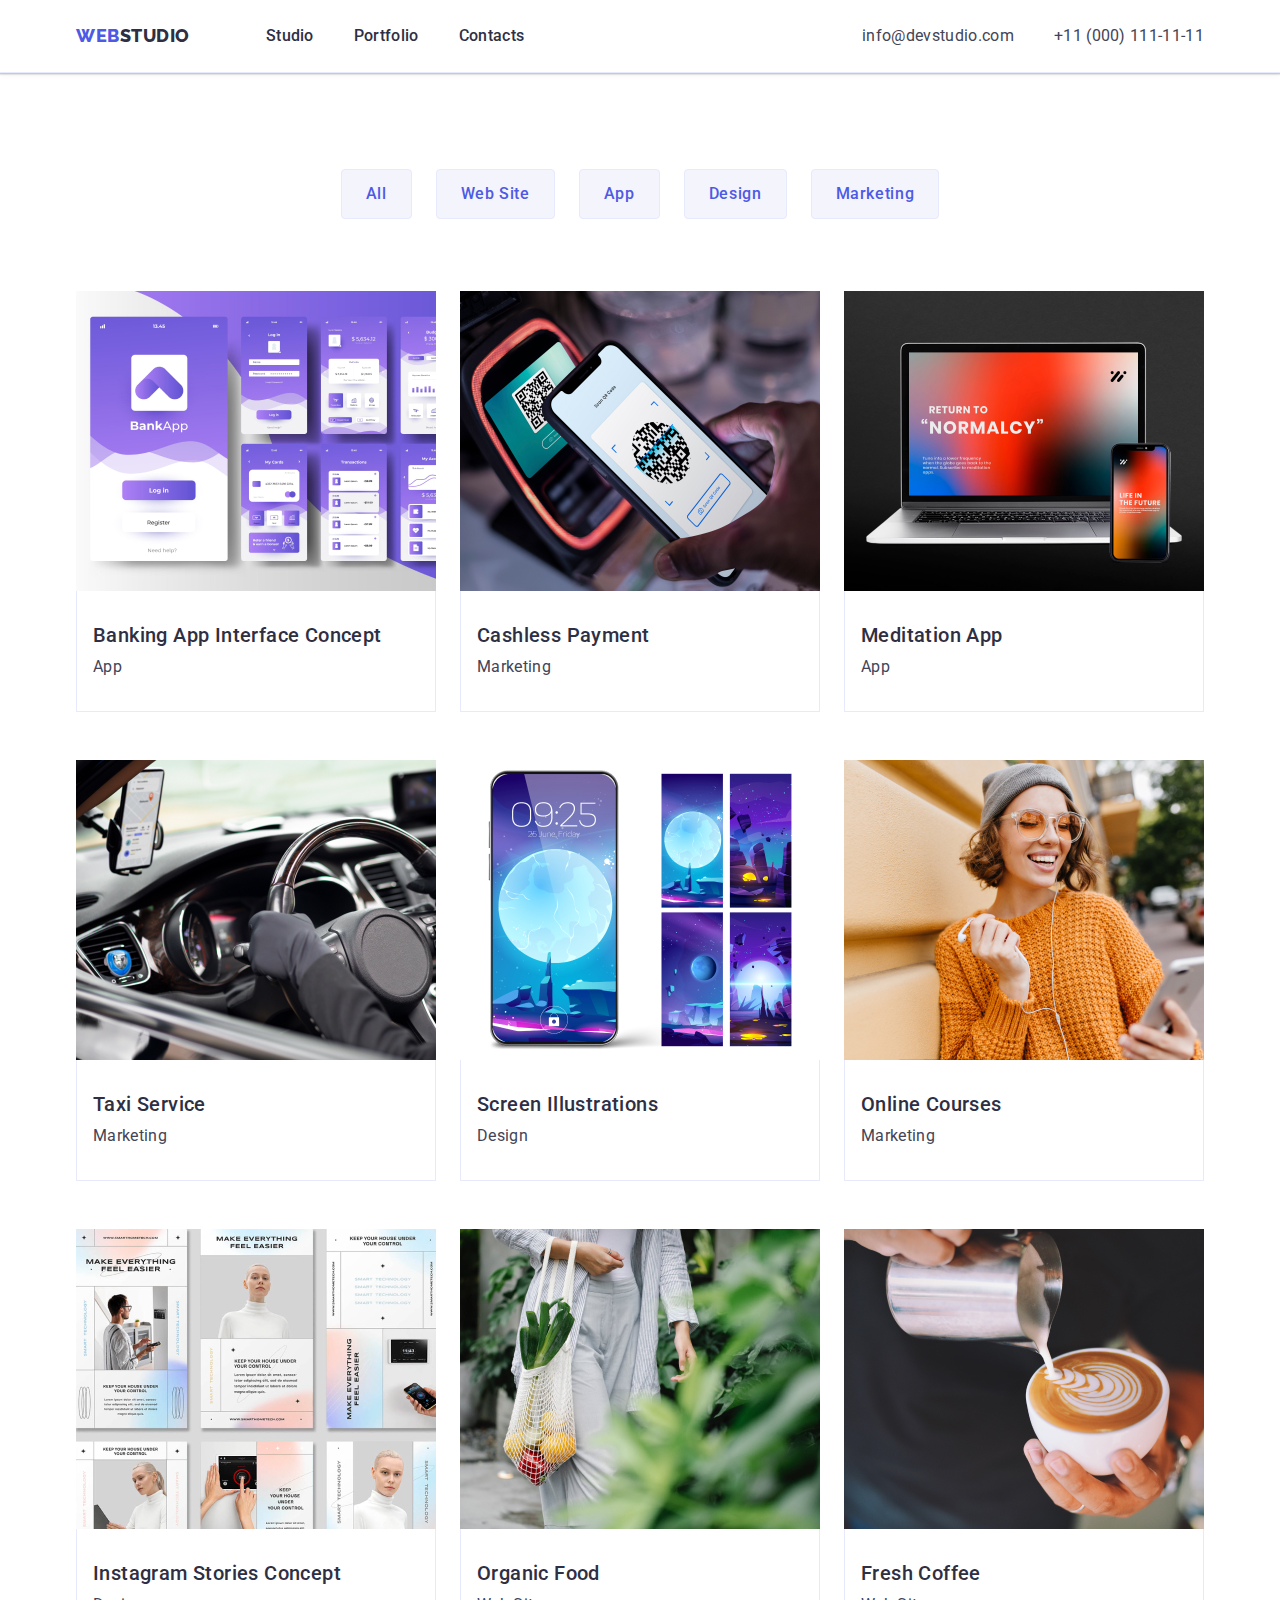
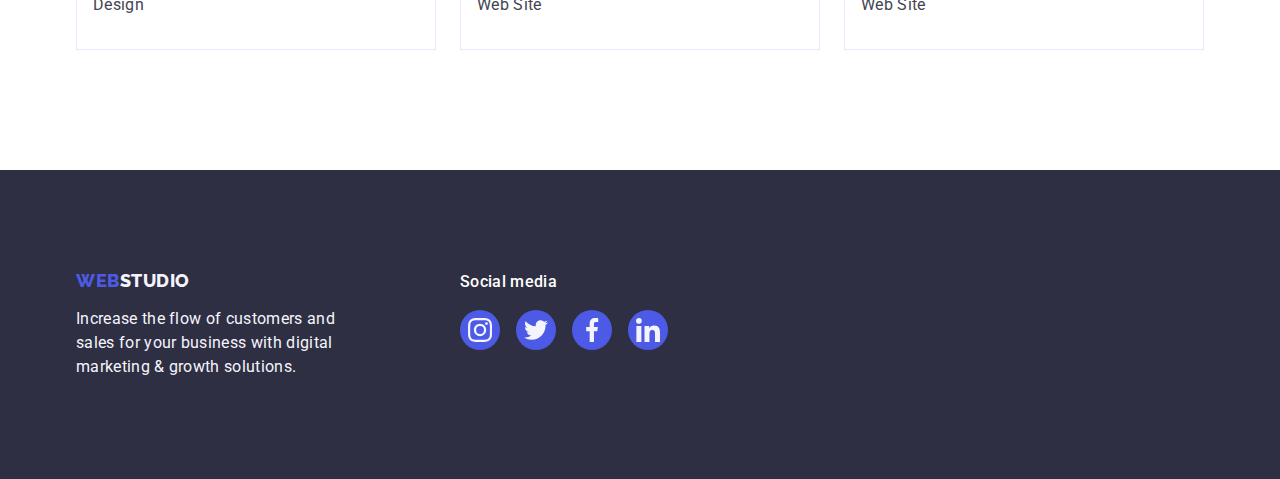
==== portfolio.html @ 3f668e4c "Initial commit" ====
<!DOCTYPE html>
<html lang="en">
  <head>
    <meta charset="UTF-8" />
    <meta http-equiv="X-UA-Compatible" content="IE=edge" />
    <meta name="viewport" content="width=device-width, initial-scale=1.0" />

    <link
      rel="stylesheet"
      href="https://cdnjs.cloudflare.com/ajax/libs/modern-normalize/2.0.0/modern-normalize.min.css"
    />
    <link rel="stylesheet" href="./css/style.css" />
    <link rel="preconnect" href="https://fonts.googleapis.com" />
    <link rel="preconnect" href="https://fonts.gstatic.com" crossorigin />
    <link
      href="https://fonts.googleapis.com/css2?family=Raleway:wght@800&display=swap"
      rel="stylesheet"
    />
    <link
      href="https://fonts.googleapis.com/css2?family=Raleway:wght@800&family=Roboto:wght@400;500;700;900&display=swap"
      rel="stylesheet"
    />
    <title>Portfolio</title>
  </head>
  <body>
    <header class="header_section">
      <div class="container header_wrapper">
        <nav class="navigation_section">
          <a class="logo link" href="./index.html"
            >Web<span class="studio">Studio</span></a
          >
          <ul class="navigation_list list">
            <li class="navigation_item_list">
              <a class="navigation_item link" href="./index.html">Studio</a>
            </li>
            <li class="navigation_item_list">
              <a class="navigation_item link" href="./portfolio.html"
                >Portfolio</a
              >
            </li>
            <li class="navigation_item_list">
              <a class="navigation_item link" href="">Contacts</a>
            </li>
          </ul>
        </nav>
        <address class="adress_general">
          <ul class="adress list">
            <li class="adress_site">
              <a class="adress_item link" href="mailto:info@devstudio.com"
                >info@devstudio.com</a
              >
            </li>
            <li class="adress_tel">
              <a class="adress_item link" href="tel:+110001111111"
                >+11 (000) 111-11-11</a
              >
            </li>
          </ul>
        </address>
      </div>
    </header>
    <main>
      <section class="main_section">
        <div class="container">
          <h1 class="features_title">Features</h1>
          <ul class="buttons_filtr list">
            <li class="button_portfolio_li">
              <button type="button" class="button_filtr">All</button>
            </li>
            <li class="button_portfolio_li">
              <button type="button" class="button_filtr">Web Site</button>
            </li>
            <li class="button_portfolio_li">
              <button type="button" class="button_filtr">App</button>
            </li>
            <li class="button_portfolio_li">
              <button type="button" class="button_filtr">Design</button>
            </li>
            <li class="button_portfolio_li">
              <button type="button" class="button_filtr">Marketing</button>
            </li>
          </ul>
          <ul class="photo_list list">
            <li class="photo_item">
              <a class="portfolio_card link" href="">
                <img
                  src="./images/hw2/img.jpeg"
                  alt="banking app"
                  class="photo"
                  width="360"
                />
                <div class="content_photo">
                  <h2 class="title_photo">Banking App Interface Concept</h2>
                  <p class="descriptionPhoto">App</p>
                </div>
              </a>
            </li>
            <li class="photo_item">
              <a class="portfolio_card link" href="">
                <img
                  src="./images/hw2/img2.jpeg"
                  alt="cashless payment"
                  class="photo"
                  width="360"
                />
                <div class="content_photo">
                  <h2 class="title_photo">Cashless Payment</h2>
                  <p class="descriptionPhoto">Marketing</p>
                </div>
              </a>
            </li>
            <li class="photo_item">
              <a class="portfolio_card link" href="">
                <img
                  src="./images/hw2/img3.jpeg"
                  alt="app"
                  class="photo"
                  width="360"
                />
                <div class="content_photo">
                  <h2 class="title_photo">Meditation App</h2>
                  <p class="descriptionPhoto">App</p>
                </div>
              </a>
            </li>
            <li class="photo_item">
              <a class="portfolio_card link" href="">
                <img
                  src="./images/hw2/img4.jpeg"
                  alt="taxi"
                  class="photo"
                  width="360"
                />
                <div class="content_photo">
                  <h2 class="title_photo">Taxi Service</h2>
                  <p class="descriptionPhoto">Marketing</p>
                </div>
              </a>
            </li>
            <li class="photo_item">
              <a class="portfolio_card link" href="">
                <img
                  src="./images/hw2/img5.jpeg"
                  alt="screen Illustrations"
                  class="photo"
                  width="360"
                />
                <div class="content_photo">
                  <h2 class="title_photo">Screen Illustrations</h2>
                  <p class="descriptionPhoto">Design</p>
                </div>
              </a>
            </li>
            <li class="photo_item">
              <a class="portfolio_card link" href="">
                <img
                  src="./images/hw2/img6.jpeg"
                  alt="woman"
                  class="photo"
                  width="360"
                />
                <div class="content_photo">
                  <h2 class="title_photo">Online Courses</h2>
                  <p class="descriptionPhoto">Marketing</p>
                </div>
              </a>
            </li>
            <li class="photo_item">
              <a class="portfolio_card link" href="">
                <img
                  src="./images/hw2/img7.jpeg"
                  alt="Instagram Stories"
                  class="photo"
                  width="360"
                />
                <div class="content_photo">
                  <h2 class="title_photo">Instagram Stories Concept</h2>
                  <p class="descriptionPhoto">Design</p>
                </div>
              </a>
            </li>
            <li class="photo_item">
              <a class="portfolio_card link" href="">
                <img
                  src="./images/hw2/img8.jpeg"
                  alt="food"
                  class="photo"
                  width="360"
                />
                <div class="content_photo">
                  <h2 class="title_photo">Organic Food</h2>
                  <p class="descriptionPhoto">Web Site</p>
                </div>
              </a>
            </li>
            <li class="photo_item">
              <a class="portfolio_card link" href="">
                <img
                  src="./images/hw2/img9.jpeg"
                  alt="coffee"
                  class="photo"
                  width="360"
                />
                <div class="content_photo">
                  <h2 class="title_photo">Fresh Coffee</h2>
                  <p class="descriptionPhoto">Web Site</p>
                </div>
              </a>
            </li>
          </ul>
        </div>
      </section>
    </main>

    <footer class="footer_main">
      <div class="container footer_container">
        <div class="footer_text">
          <a class="logo_footer link" href="./index.html"
            >Web<span class="footer_logo_span">Studio</span></a
          >
          <p class="footer_p">
            Increase the flow of customers and sales for your business with
            digital marketing & growth solutions.
          </p>
        </div>
        <div class="social_footer">
          <p class="social_footer_text">Social media</p>
          <ul class="social_list social_list_footer list">
            <li class="social_item social_item_footer">
              <a href="" class="social_link social_link_footer link">
                <svg class="social_svg" width="24" height="24">
                  <use href="./images/icons.svg#icon-instagram"></use>
                </svg>
              </a>
            </li>
            <li class="social_item social_item_footer">
              <a href="" class="social_link social_link_footer link">
                <svg class="social_svg" width="24" height="24">
                  <use href="./images/icons.svg#icon-twitter"></use>
                </svg>
              </a>
            </li>
            <li class="social_item social_item_footer">
              <a href="" class="social_link social_link_footer link">
                <svg class="social_svg" width="24" height="24">
                  <use href="./images/icons.svg#icon-facebook"></use>
                </svg>
              </a>
            </li>
            <li class="social_item social_item_footer">
              <a href="" class="social_link social_link_footer link">
                <svg class="social_svg" width="24" height="24">
                  <use href="./images/icons.svg#icon-linkedin"></use>
                </svg>
              </a>
            </li>
          </ul>
        </div>
      </div>
    </footer>
  </body>
</html>
---- css/style.css ----
:root {
  --slate: #434455;
  --iris: #4d5ae5;
  --navyblue: #2e2f42;
  --ocean: #404bbf;
}
h1,
h2,
h3,
h4,
h5,
h6,
p,
ul {
  margin: 0;
  padding: 0;
}
img {
  display: block;
  max-width: 100%;
  height: auto;
}
.container {
  width: 1158px;
  padding: 0 15px;
  margin: 0 auto;
}
body {
  font-family: "Roboto", sans-serif;
  color: var(--slate);
  background-color: #ffffff;
}
.link {
  text-decoration: none;
}
.list {
  list-style: none;
}

/* HEADER FOR TWO PAGEs*/
.header_section {
  border-bottom: 1px solid #e7e9fc;
  box-shadow: 0px 1px 6px 0px rgba(46, 47, 66, 0.08),
    0px 1px 1px 0px rgba(46, 47, 66, 0.16),
    0px 2px 1px 0px rgba(46, 47, 66, 0.08);
}
.header_wrapper {
  display: flex;
}
.logo {
  font-family: "Raleway", sans-serif;
  font-weight: 800;
  font-size: 18px;
  line-height: 1.17;
  letter-spacing: 0.03em;
  text-transform: uppercase;
  color: var(--iris);
  margin-right: 76px;
}
.navigation_section {
  display: flex;
  align-items: center;
}
.navigation_list {
  display: flex;
}
.navigation_item_list:not(:last-child) {
  margin-right: 40px;
}
.navigation_item {
  font-weight: 500;
  font-size: 16px;
  line-height: 1.5;
  letter-spacing: 0.02em;
  color: var(--navyblue);
  padding: 24px 0;
  display: block;
}
.navigation_item:hover {
  color: var(--ocean);
}
.navigation_item:focus {
  color: var(--ocean);
}

.adress_general {
  font-style: normal;
  margin-left: auto;
}
.adress {
  display: flex;
}
.adress_site {
  margin-right: 40px;
}

.studio {
  color: var(--navyblue);
}
.navigation_item {
  font-family: "Roboto", sans-serif;
  font-weight: 500;
  font-size: 16px;
  color: var(--navyblue);
  letter-spacing: 0.02em;
}
.navigation_item:active {
  color: var(--ocean);
  text-decoration: underline;
}

.adress_item {
  font-family: "Roboto", sans-serif;
  font-style: normal;
  font-weight: 400;
  font-size: 16px;
  color: var(--slate);
  letter-spacing: 0.02em;
  line-height: 1.5;
  padding: 24px 0;
  display: block;
}
.adress_item:hover {
  color: var(--ocean);
}
.adress_item:focus {
  color: var(--ocean);
}
/* END HEADER FOR TWO PAGEs*/
/*FOOTER FOR TWO PAGES */
.footer_container {
  display: flex;
  align-items: baseline;
}
.social_footer_text {
  color: white;
  margin-bottom: 16px;
  font-size: 16px;
  font-weight: 500;
  line-height: 1.5;
  letter-spacing: 0.02em;
}
.social_footer .social_list_footer {
  gap: 16px;
}

.social_item_footer:hover .social_link_footer {
  background-color: #31d0aa;
}
.social_item .social_link_footer:focus {
  background-color: #31d0aa;
}
.footer_text {
  margin-right: 120px;
}
.footer_p {
  font-family: "Roboto", sans-serif;
  font-style: normal;
  font-weight: 400;
  font-size: 16px;
  line-height: 24px;
  letter-spacing: 0.02em;
  color: #f4f4fd;
  width: 264px;
}
.logo_footer {
  font-family: "Raleway", sans-serif;
  line-height: 1.17;
  font-weight: 800;
  font-size: 18px;
  letter-spacing: 0.03em;
  text-transform: uppercase;
  color: var(--iris);
  display: inline-block;
  margin-bottom: 16px;
}
.footer_logo_span {
  color: #f4f4fd;
}
.footer_main {
  background-color: var(--navyblue);
  padding: 100px 0;
}
/*END FOOTER FOR TWO PAGES */
/*   
MAIN PAGE START
*/
.btn_ord {
  font-family: "Roboto", sans-serif;
  line-height: 24px;
  font-weight: 500;
  font-size: 16px;
  letter-spacing: 0.04em;
  color: #ffffff;
  background: var(--iris);
  cursor: pointer;
  display: block;
  min-width: 169px;
  height: 56px;
  border: none;
  margin: 0 auto;
  padding: 16px 32px;
  border-radius: 4px;

  margin-top: 48px;
}
.btn_ord:hover {
  background: var(--ocean);
}
.btn_ord:focus {
  background: var(--ocean);
}
.effective_section {
  font-family: "Roboto";
  margin: 0 auto;
  font-weight: 700;
  font-size: 56px;
  line-height: 60px;
  letter-spacing: 0.02em;
  color: #ffffff;
  padding: 188px 0;
  background-image: linear-gradient(
      rgba(46, 47, 66, 0.7),
      rgba(46, 47, 66, 0.7)
    ),
    url("../images/bg/bg.jpeg");
  background-repeat: no-repeat;
  background-position: center center;
  background-size: cover;
  max-width: 1440px;
}
.title_main_section {
  font-size: 56px;
  line-height: 1.07;
  text-align: center;
  letter-spacing: 0.02em;
  max-width: 496px;
  display: block;
  margin: 0 auto;
}
.features {
  padding: 120px 0;
}
.feature_icon {
  display: flex;
  justify-content: center;
  align-items: center;
  height: 112px;
  background-color: #f4f4fd;
  border-radius: 4px;
  margin-bottom: 8px;
}
.feature_icon svg {
  width: 64px;
  height: 64px;
}
.features_description {
  font-family: "Roboto";

  font-size: 16px;
  line-height: 24px;
  letter-spacing: 0.02em;
  color: var(--slate);
}
.features_ul {
  display: flex;
}

.features_item {
  width: calc((100% - 72px) / 4);
}
.features_item:not(:last-child) {
  margin-right: 24px;
}

.features_title {
  position: absolute;
  width: 1px;
  height: 1px;
  margin: -1px;
  border: 0;
  padding: 0;
  white-space: nowrap;
  clip-path: inset(100%);
  clip: rect(0 0 0 0);
  overflow: hidden;
}
.title_works {
  font-family: "Roboto", sans-serif;
  text-align: center;
  font-weight: 700;
  font-size: 36px;
  color: var(--navyblue);
  text-transform: capitalize;
  line-height: 1.11;
  margin-bottom: 72px;
}
.works {
  padding-bottom: 120px;
}
.works_list {
  display: flex;
}
.work_photo {
  display: block;
  width: calc((100% - 48px) / 3);
}
.work_photo:not(:last-child) {
  margin-right: 24px;
}

.team {
  background-color: #f4f4fd;
  padding: 120px 0;
}
.list_team {
  display: flex;
}
.title_team {
  font-family: "Roboto";
  line-height: 1.11;
  font-weight: 700;
  font-size: 36px;
  color: var(--navyblue);
  text-align: center;
  letter-spacing: 0.02em;
  text-transform: capitalize;
  margin-bottom: 72px;
}

.workers {
  background-color: #ffffff;
  width: calc((100% - 72px) / 4);
  border-radius: 0px 0px 4px 4px;
  box-shadow: 0px 2px 1px 0px rgba(46, 47, 66, 0.08),
    0px 1px 1px 0px rgba(46, 47, 66, 0.16),
    0px 1px 6px 0px rgba(46, 47, 66, 0.08);
}
.workers:not(:last-child) {
  margin-right: 24px;
}
.container_team {
  padding: 32px 16px;
}
.title_workers {
  font-family: "Roboto", sans-serif;
  font-weight: 500;
  font-size: 20px;
  line-height: 1.2;
  letter-spacing: 0.02em;
  color: var(--navyblue);
  text-align: center;
  margin-bottom: 8px;
}
.description_workers {
  font-size: 16px;
  letter-spacing: 0.02em;
  line-height: 1.5;
  color: var(--slate);
  text-align: center;
  margin-bottom: 8px;
}
.social_list {
  display: flex;
  justify-content: center;
  gap: 24px;
}
.social_link {
  display: flex;
  width: 40px;
  height: 40px;
  border-radius: 50%;
  background: #4d5ae5;
  justify-content: center;
  align-items: center;
}
.social_link:hover {
  background-color: #404bbf;
}
.social_link:focus {
  background-color: #404bbf;
  outline: none;
}
.social_link svg {
  fill: #f4f4fd;
}
.customers {
  padding: 120px 0;
}

.title_customers {
  font-size: 36px;
  font-family: Roboto;
  font-weight: 700;
  line-height: 40px;
  letter-spacing: 0.72px;
  text-align: center;
  margin-bottom: 72px;
  line-height: 1.11;
  color: #2e2f42;
}
.list_customers {
  display: flex;
  justify-content: center;
  gap: 24px;
}
.customer_item {
  width: calc((100% - 120px) / 6);
  height: 88px;
  border-radius: 4px;
}
.customers_link {
  width: 100%;
  height: 100%;
  border: 1px solid #8e8f99;
  border-radius: 4px;
  display: flex;
  justify-content: center;
  align-items: center;
  color: #8e8f99;
}

.customers_link:hover {
  border-color: #404bbf;
  color: #404bbf;
}
.customers_link:focus {
  border-color: #404bbf;
  color: #404bbf;
}
.img_customers {
  fill: currentColor;
}
/*MAIN PAGE END */
/* SECOND PAGE START*/
.main_section {
  padding: 96px 0 120px;
}

.buttons_filtr {
  display: flex;
  justify-content: center;
  margin-bottom: 72px;
}
.button_filtr {
  font-family: "Roboto", sans-serif;
  color: var(--iris);
  font-weight: 500;
  font-size: 16px;
  line-height: 1.5;
  background: #f4f4fd;
  border: 1px solid #e7e9fc;
  letter-spacing: 0.04em;
  cursor: pointer;
  display: block;
  padding: 12px 24px;
  border-radius: 4px;
}
.button_filtr:hover {
  background-color: var(--ocean);
  color: white;
  border: 1px solid transparent;
  box-shadow: 0px 2px 2px 0px rgba(0, 0, 0, 0.12),
    0px 2px 1px 0px rgba(0, 0, 0, 0.08), 0px 3px 1px 0px rgba(0, 0, 0, 0.1);
}
.button_filtr:focus {
  background-color: var(--ocean);
  color: white;
  border: 1px solid transparent;
  box-shadow: 0px 2px 2px 0px rgba(0, 0, 0, 0.12),
    0px 2px 1px 0px rgba(0, 0, 0, 0.08), 0px 3px 1px 0px rgba(0, 0, 0, 0.1);
}
.button_portfolio_li:not(:last-child) {
  margin-right: 24px;
}
.features_subtitle {
  font-family: "Roboto", sans-serif;
  font-weight: 500;
  font-size: 20px;
  line-height: 24px;
  letter-spacing: 0.02em;
  color: var(--navyblue);
  margin-bottom: 8px;
}
.title_photo {
  font-weight: 500;
  font-size: 20px;
  line-height: 1.2;
  letter-spacing: 0.02em;
  color: var(--navyblue);
  margin-bottom: 8px;
}
.portfolio_card {
  display: block;
}
.portfolio_card:hover {
  box-shadow: 0px 2px 1px 0px rgba(46, 47, 66, 0.08),
    0px 1px 1px 0px rgba(46, 47, 66, 0.16),
    0px 1px 6px 0px rgba(46, 47, 66, 0.08);
}
.portfolio_card:focus {
  box-shadow: 0px 2px 1px 0px rgba(46, 47, 66, 0.08),
    0px 1px 1px 0px rgba(46, 47, 66, 0.16),
    0px 1px 6px 0px rgba(46, 47, 66, 0.08);
}
.photo_list {
  display: flex;
  flex-wrap: wrap;
}
.photo_item {
  width: calc((100% - 48px) / 3);
  margin-right: 24px;
  margin-bottom: 48px;
}

.photo_item:nth-child(3n) {
  margin-right: 0;
}
.photo_item:nth-last-child(-n + 3) {
  margin-bottom: 0;
}

.descriptionPhoto {
  font-family: "Roboto", sans-serif;
  font-weight: 400;
  font-size: 16px;
  line-height: 24px;
  letter-spacing: 0.02em;
  color: var(--slate);
}
.content_photo {
  padding: 32px 16px;
  border: 1px solid #e7e9fc;
  border-top: none;
}
/* SECOND MAIN PAGE END*/
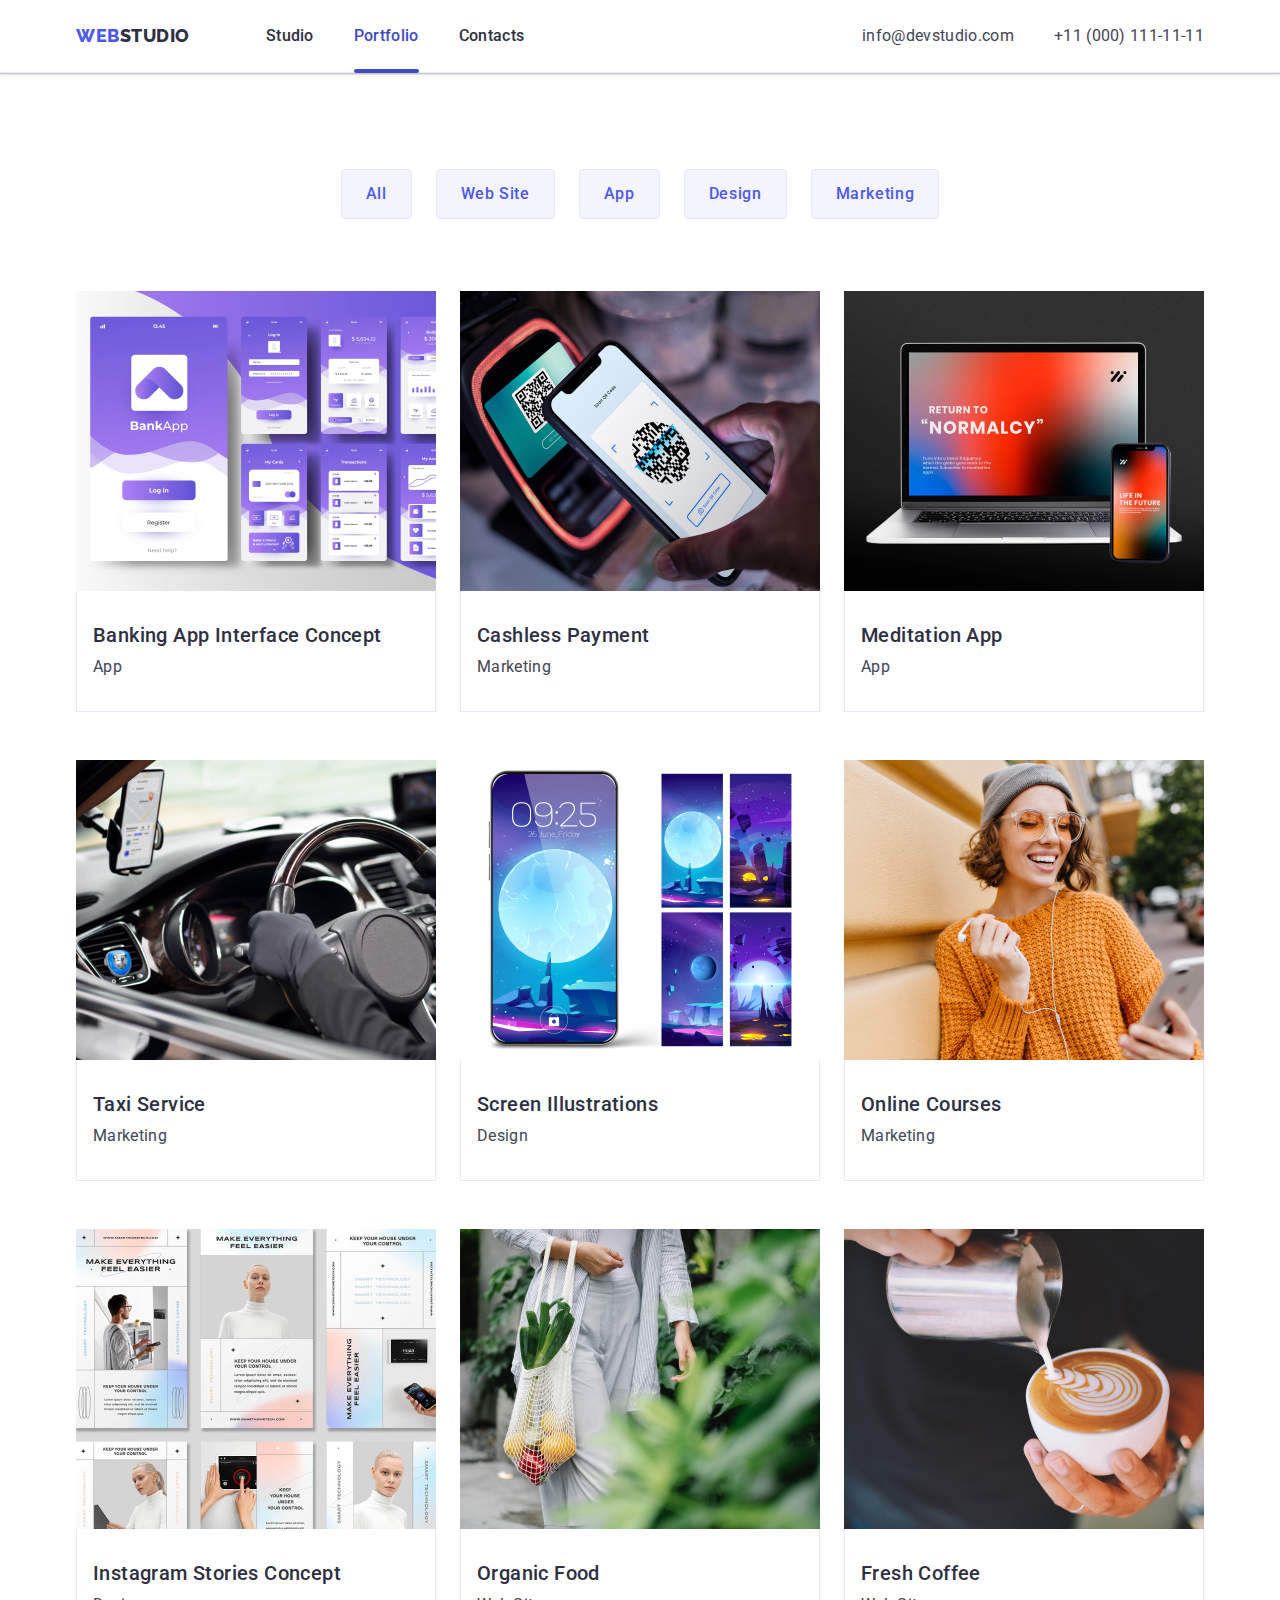
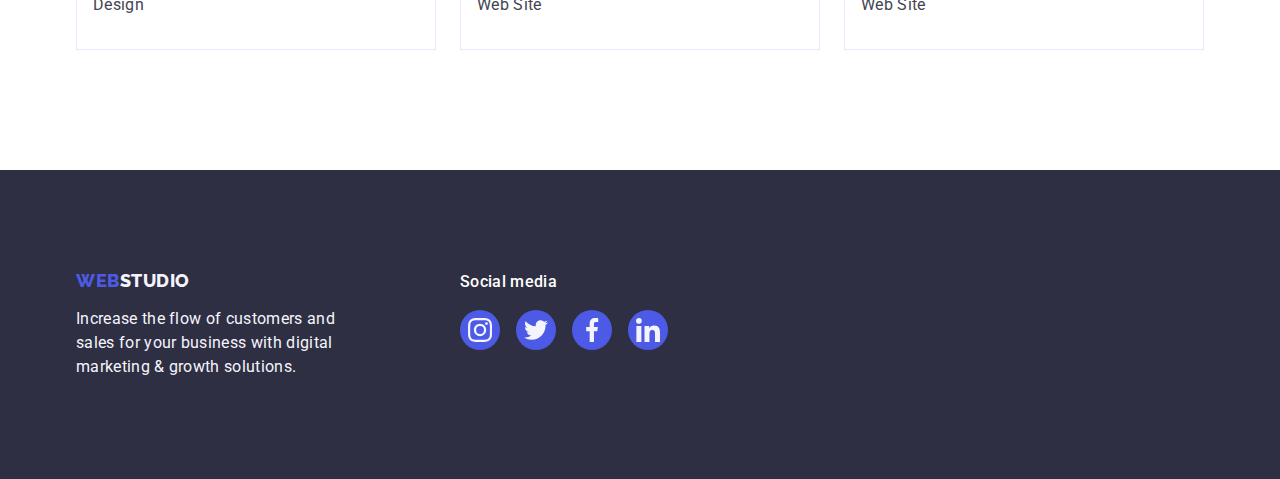
==== commit f94bbd9a: "fix hover" ====
--- a/portfolio.html
+++ b/portfolio.html
@@ -34,7 +34,9 @@
               <a class="navigation_item link" href="./index.html">Studio</a>
             </li>
             <li class="navigation_item_list">
-              <a class="navigation_item link" href="./portfolio.html"
+              <a
+                class="navigation_item active_link link"
+                href="./portfolio.html"
                 >Portfolio</a
               >
             </li>
@@ -83,12 +85,20 @@
           <ul class="photo_list list">
             <li class="photo_item">
               <a class="portfolio_card link" href="">
-                <img
-                  src="./images/hw2/img.jpeg"
-                  alt="banking app"
-                  class="photo"
-                  width="360"
-                />
+                <div class="photo_overlay">
+                  <p class="text_overlay">
+                    14 Stylish and User-Friendly App Design Concepts · Task
+                    Manager App · Calorie Tracker App · Exotic Fruit Ecommerce
+                    App · Cloud Storage App
+                  </p>
+                  <img
+                    src="./images/hw2/img.jpeg"
+                    alt="banking app"
+                    class="photo"
+                    width="360"
+                  />
+                </div>
+
                 <div class="content_photo">
                   <h2 class="title_photo">Banking App Interface Concept</h2>
                   <p class="descriptionPhoto">App</p>
@@ -97,12 +107,19 @@
             </li>
             <li class="photo_item">
               <a class="portfolio_card link" href="">
-                <img
-                  src="./images/hw2/img2.jpeg"
-                  alt="cashless payment"
-                  class="photo"
-                  width="360"
-                />
+                <div class="photo_overlay">
+                  <p class="text_overlay">
+                    14 Stylish and User-Friendly App Design Concepts · Task
+                    Manager App · Calorie Tracker App · Exotic Fruit Ecommerce
+                    App · Cloud Storage App
+                  </p>
+                  <img
+                    src="./images/hw2/img2.jpeg"
+                    alt="cashless payment"
+                    class="photo"
+                    width="360"
+                  />
+                </div>
                 <div class="content_photo">
                   <h2 class="title_photo">Cashless Payment</h2>
                   <p class="descriptionPhoto">Marketing</p>
@@ -111,12 +128,19 @@
             </li>
             <li class="photo_item">
               <a class="portfolio_card link" href="">
-                <img
-                  src="./images/hw2/img3.jpeg"
-                  alt="app"
-                  class="photo"
-                  width="360"
-                />
+                <div class="photo_overlay">
+                  <p class="text_overlay">
+                    14 Stylish and User-Friendly App Design Concepts · Task
+                    Manager App · Calorie Tracker App · Exotic Fruit Ecommerce
+                    App · Cloud Storage App
+                  </p>
+                  <img
+                    src="./images/hw2/img3.jpeg"
+                    alt="app"
+                    class="photo"
+                    width="360"
+                  />
+                </div>
                 <div class="content_photo">
                   <h2 class="title_photo">Meditation App</h2>
                   <p class="descriptionPhoto">App</p>
@@ -125,12 +149,19 @@
             </li>
             <li class="photo_item">
               <a class="portfolio_card link" href="">
-                <img
-                  src="./images/hw2/img4.jpeg"
-                  alt="taxi"
-                  class="photo"
-                  width="360"
-                />
+                <div class="photo_overlay">
+                  <p class="text_overlay">
+                    14 Stylish and User-Friendly App Design Concepts · Task
+                    Manager App · Calorie Tracker App · Exotic Fruit Ecommerce
+                    App · Cloud Storage App
+                  </p>
+                  <img
+                    src="./images/hw2/img4.jpeg"
+                    alt="taxi"
+                    class="photo"
+                    width="360"
+                  />
+                </div>
                 <div class="content_photo">
                   <h2 class="title_photo">Taxi Service</h2>
                   <p class="descriptionPhoto">Marketing</p>
@@ -139,12 +170,19 @@
             </li>
             <li class="photo_item">
               <a class="portfolio_card link" href="">
-                <img
-                  src="./images/hw2/img5.jpeg"
-                  alt="screen Illustrations"
-                  class="photo"
-                  width="360"
-                />
+                <div class="photo_overlay">
+                  <p class="text_overlay">
+                    14 Stylish and User-Friendly App Design Concepts · Task
+                    Manager App · Calorie Tracker App · Exotic Fruit Ecommerce
+                    App · Cloud Storage App
+                  </p>
+                  <img
+                    src="./images/hw2/img5.jpeg"
+                    alt="screen Illustrations"
+                    class="photo"
+                    width="360"
+                  />
+                </div>
                 <div class="content_photo">
                   <h2 class="title_photo">Screen Illustrations</h2>
                   <p class="descriptionPhoto">Design</p>
@@ -153,12 +191,19 @@
             </li>
             <li class="photo_item">
               <a class="portfolio_card link" href="">
-                <img
-                  src="./images/hw2/img6.jpeg"
-                  alt="woman"
-                  class="photo"
-                  width="360"
-                />
+                <div class="photo_overlay">
+                  <p class="text_overlay">
+                    14 Stylish and User-Friendly App Design Concepts · Task
+                    Manager App · Calorie Tracker App · Exotic Fruit Ecommerce
+                    App · Cloud Storage App
+                  </p>
+                  <img
+                    src="./images/hw2/img6.jpeg"
+                    alt="woman"
+                    class="photo"
+                    width="360"
+                  />
+                </div>
                 <div class="content_photo">
                   <h2 class="title_photo">Online Courses</h2>
                   <p class="descriptionPhoto">Marketing</p>
@@ -167,12 +212,19 @@
             </li>
             <li class="photo_item">
               <a class="portfolio_card link" href="">
-                <img
-                  src="./images/hw2/img7.jpeg"
-                  alt="Instagram Stories"
-                  class="photo"
-                  width="360"
-                />
+                <div class="photo_overlay">
+                  <p class="text_overlay">
+                    14 Stylish and User-Friendly App Design Concepts · Task
+                    Manager App · Calorie Tracker App · Exotic Fruit Ecommerce
+                    App · Cloud Storage App
+                  </p>
+                  <img
+                    src="./images/hw2/img7.jpeg"
+                    alt="Instagram Stories"
+                    class="photo"
+                    width="360"
+                  />
+                </div>
                 <div class="content_photo">
                   <h2 class="title_photo">Instagram Stories Concept</h2>
                   <p class="descriptionPhoto">Design</p>
@@ -181,12 +233,19 @@
             </li>
             <li class="photo_item">
               <a class="portfolio_card link" href="">
-                <img
-                  src="./images/hw2/img8.jpeg"
-                  alt="food"
-                  class="photo"
-                  width="360"
-                />
+                <div class="photo_overlay">
+                  <p class="text_overlay">
+                    14 Stylish and User-Friendly App Design Concepts · Task
+                    Manager App · Calorie Tracker App · Exotic Fruit Ecommerce
+                    App · Cloud Storage App
+                  </p>
+                  <img
+                    src="./images/hw2/img8.jpeg"
+                    alt="food"
+                    class="photo"
+                    width="360"
+                  />
+                </div>
                 <div class="content_photo">
                   <h2 class="title_photo">Organic Food</h2>
                   <p class="descriptionPhoto">Web Site</p>
@@ -195,12 +254,19 @@
             </li>
             <li class="photo_item">
               <a class="portfolio_card link" href="">
-                <img
-                  src="./images/hw2/img9.jpeg"
-                  alt="coffee"
-                  class="photo"
-                  width="360"
-                />
+                <div class="photo_overlay">
+                  <p class="text_overlay">
+                    14 Stylish and User-Friendly App Design Concepts · Task
+                    Manager App · Calorie Tracker App · Exotic Fruit Ecommerce
+                    App · Cloud Storage App
+                  </p>
+                  <img
+                    src="./images/hw2/img9.jpeg"
+                    alt="coffee"
+                    class="photo"
+                    width="360"
+                  />
+                </div>
                 <div class="content_photo">
                   <h2 class="title_photo">Fresh Coffee</h2>
                   <p class="descriptionPhoto">Web Site</p>
--- a/css/style.css
+++ b/css/style.css
@@ -75,10 +75,27 @@
   color: var(--navyblue);
   padding: 24px 0;
   display: block;
-}
-.navigation_item:hover {
-  color: var(--ocean);
-}
+  position: relative;
+  transition: color 250ms cubic-bezier(0.4, 0, 0.2, 1);
+  outline: none;
+}
+.navigation_item_list .active_link {
+  color: #404bbf;
+}
+
+.navigation_item_list .active_link::after {
+  content: "";
+  display: block;
+  width: 100%;
+  position: absolute;
+  bottom: -1px;
+  left: 0;
+  height: 4px;
+  border-radius: 2px;
+  background-color: var(--ocean);
+}
+
+.navigation_item:hover,
 .navigation_item:focus {
   color: var(--ocean);
 }
@@ -97,13 +114,7 @@
 .studio {
   color: var(--navyblue);
 }
-.navigation_item {
-  font-family: "Roboto", sans-serif;
-  font-weight: 500;
-  font-size: 16px;
-  color: var(--navyblue);
-  letter-spacing: 0.02em;
-}
+
 .navigation_item:active {
   color: var(--ocean);
   text-decoration: underline;
@@ -119,6 +130,7 @@
   line-height: 1.5;
   padding: 24px 0;
   display: block;
+  transition: color 250ms cubic-bezier(0.4, 0, 0.2, 1);
 }
 .adress_item:hover {
   color: var(--ocean);
@@ -142,6 +154,7 @@
 }
 .social_footer .social_list_footer {
   gap: 16px;
+  transition: background-color 250ms cubic-bezier(0.4, 0, 0.2, 1);
 }
 
 .social_item_footer:hover .social_link_footer {
@@ -201,7 +214,7 @@
   margin: 0 auto;
   padding: 16px 32px;
   border-radius: 4px;
-
+  transition: background-color 250ms cubic-bezier(0.4, 0, 0.2, 1);
   margin-top: 48px;
 }
 .btn_ord:hover {
@@ -373,6 +386,7 @@
   background: #4d5ae5;
   justify-content: center;
   align-items: center;
+  transition: background-color 250ms cubic-bezier(0.4, 0, 0.2, 1);
 }
 .social_link:hover {
   background-color: #404bbf;
@@ -418,6 +432,8 @@
   justify-content: center;
   align-items: center;
   color: #8e8f99;
+  transition: color 250ms cubic-bezier(0.4, 0, 0.2, 1),
+    border-color 250ms cubic-bezier(0.4, 0, 0.2, 1);
 }
 
 .customers_link:hover {
@@ -455,6 +471,10 @@
   display: block;
   padding: 12px 24px;
   border-radius: 4px;
+  transition: color 250ms cubic-bezier(0.4, 0, 0.2, 1),
+    background-color 250ms cubic-bezier(0.4, 0, 0.2, 1),
+    border-color 250ms cubic-bezier(0.4, 0, 0.2, 1),
+    box-shadow 250ms cubic-bezier(0.4, 0, 0.2, 1);
 }
 .button_filtr:hover {
   background-color: var(--ocean);
@@ -492,6 +512,7 @@
 }
 .portfolio_card {
   display: block;
+  transition: box-shadow 250ms cubic-bezier(0.4, 0, 0.2, 1);
 }
 .portfolio_card:hover {
   box-shadow: 0px 2px 1px 0px rgba(46, 47, 66, 0.08),
@@ -534,3 +555,90 @@
   border-top: none;
 }
 /* SECOND MAIN PAGE END*/
+/* OVERLAY*/
+.photo_overlay {
+  position: relative;
+  overflow: hidden;
+}
+.text_overlay {
+  position: absolute;
+  height: 100%;
+  background-color: var(--iris);
+  font-size: 16px;
+  font-style: normal;
+  font-weight: 400;
+  line-height: 24px;
+  letter-spacing: 0.32px;
+  color: #f4f4fd;
+  padding: 40px 32px 0;
+  transform: translateY(100%);
+  transition: transform 250ms cubic-bezier(0.4, 0, 0.2, 1);
+}
+.photo_overlay:hover .text_overlay,
+.photo_overlay:focus .text_overlay {
+  transform: translateY(0%);
+}
+
+/*BACKDROP */
+.backdrop {
+  width: 100%;
+  height: 100%;
+  position: fixed;
+  top: 0;
+  left: 0;
+  z-index: 100;
+  background-color: rgba(46, 47, 66, 0.4);
+  transform: translateX(0);
+  transition: opacity 250ms cubic-bezier(0.4, 0, 0.2, 1),
+    visibility 250ms cubic-bezier(0.4, 0, 0.2, 1);
+}
+.backdrop.is-hidden {
+  visibility: hidden;
+  opacity: 0;
+  pointer-events: none;
+  transform: translateX(-100%);
+}
+.modal {
+  width: 408px;
+  min-height: 584px;
+  position: absolute;
+  top: 50%;
+  left: 50%;
+  transform: translate(-50%, -50%), scale(1);
+  background-color: rgba(252, 252, 252, 1);
+  box-shadow: 0px 1px 1px rgba(0, 0, 0, 0.14), 0px 1px 3px rgba(0, 0, 0, 0.12),
+    0px 2px 1px rgba(0, 0, 0, 0.2);
+  border-radius: 4px;
+  opacity: 1;
+  transition: transform 250ms cubic-bezier(0.4, 0, 0.2, 1);
+}
+.backdrop.is-hidden .modal {
+  transform: scale(0.2);
+  opacity: 0;
+}
+.close_btn {
+  padding: 0;
+  display: flex;
+  justify-content: center;
+  align-items: center;
+  width: 24px;
+  height: 24px;
+  border-radius: 50%;
+  border: 1px solid rgba(0, 0, 0, 0.1);
+  background-color: rgba(231, 233, 252, 1);
+  position: absolute;
+  top: 24px;
+  right: 24px;
+  cursor: pointer;
+  transition: background-color 250ms cubic-bezier(0.4, 0, 0.2, 1),
+    border 250ms cubic-bezier(0.4, 0, 0.2, 1);
+}
+.close_btn:hover,
+.close_btn:focus {
+  background-color: #404bbf;
+  border: none;
+  fill: #ffffff;
+}
+.icon_close {
+  transition: fill 250ms cubic-bezier(0.4, 0, 0.2, 1);
+}
